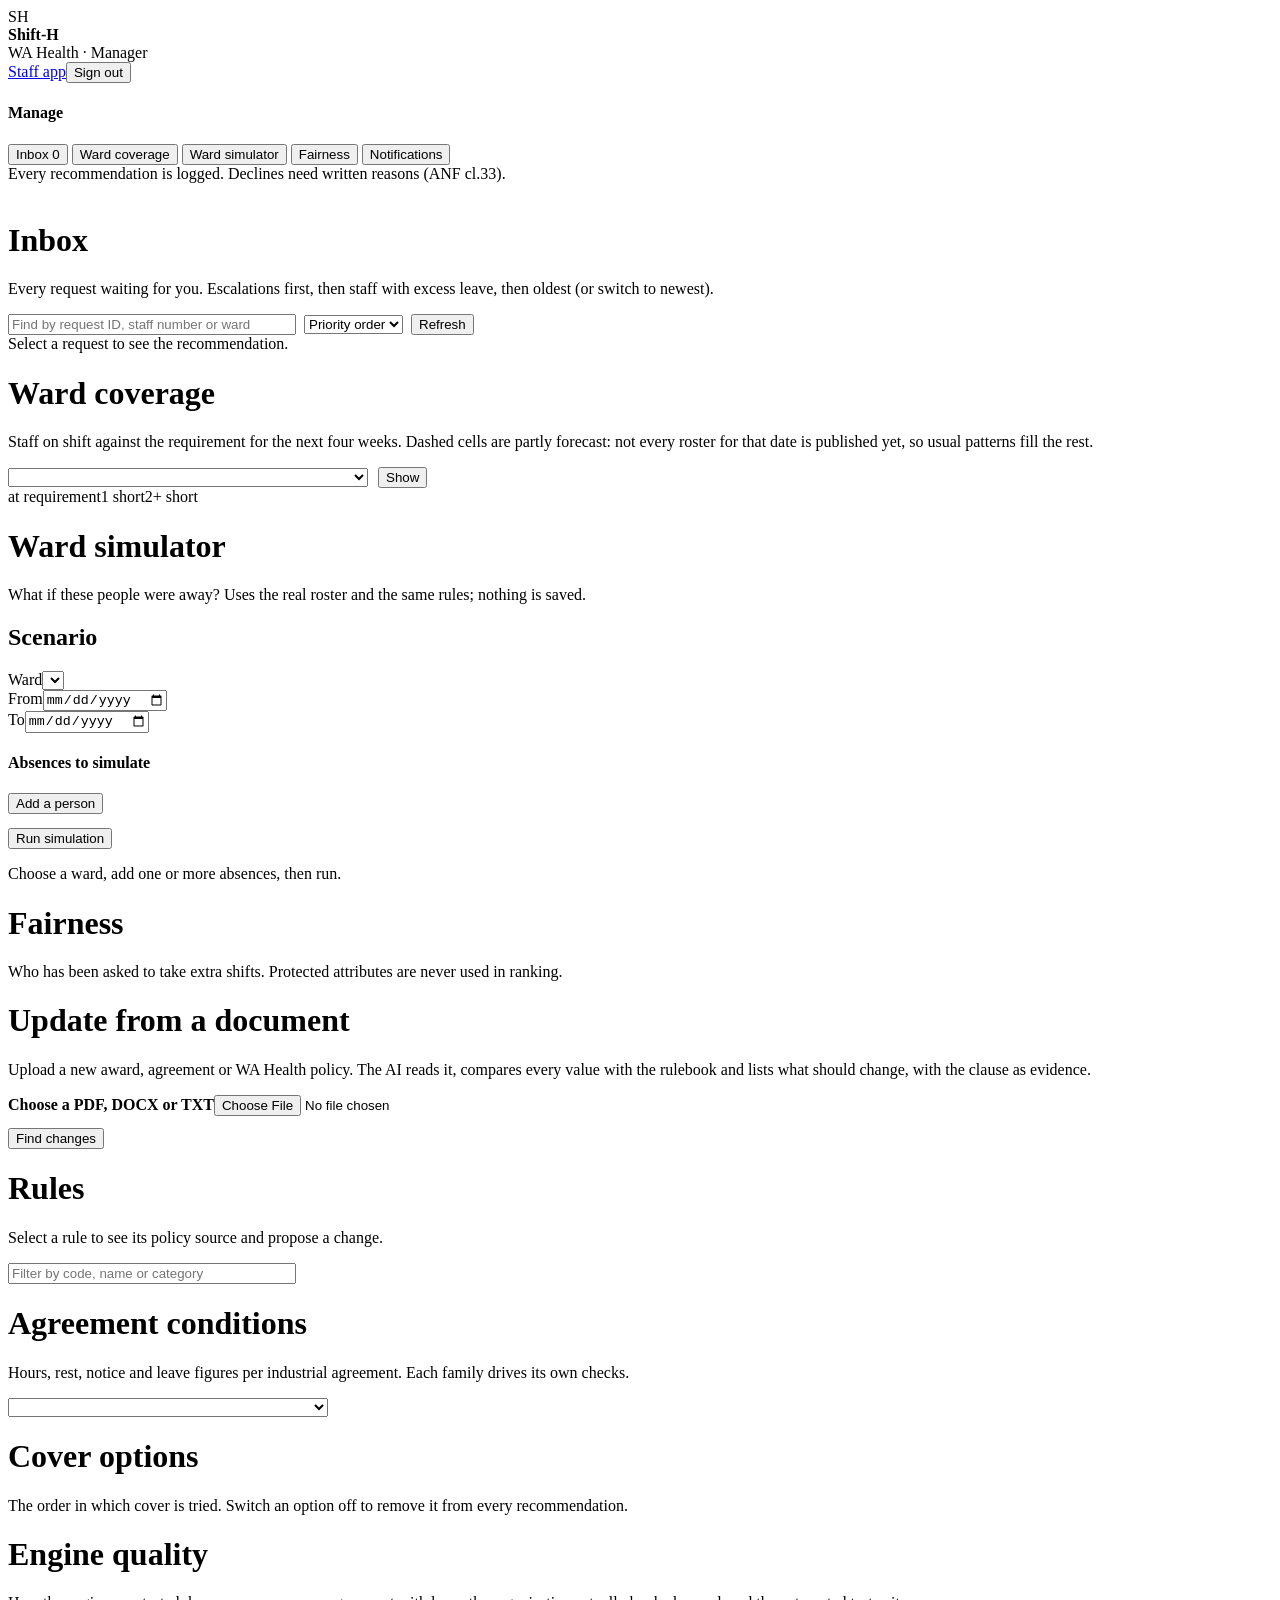
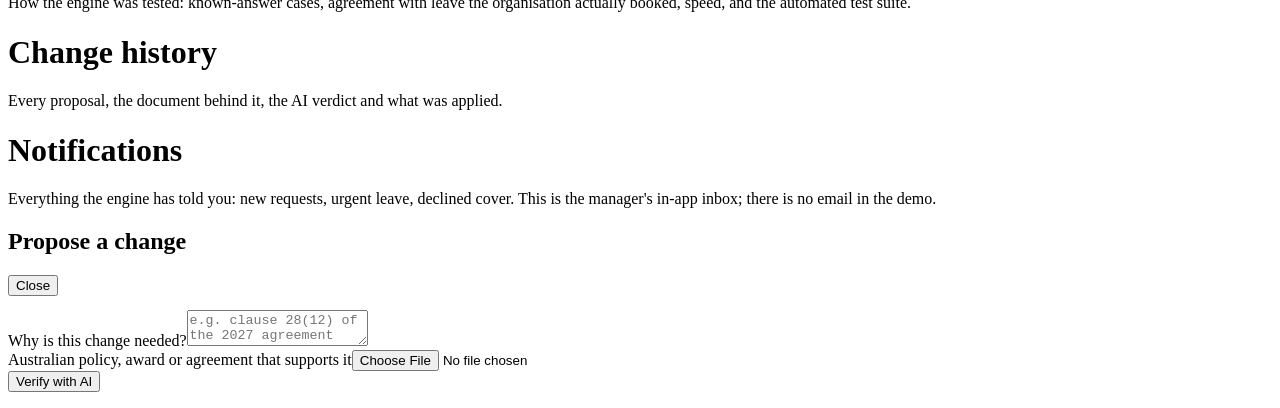
==== ui/manager.html @ 6e3b2088 "Shift-H: clinician leave and cover assistant (WA Health hackathon, Challenge 3) Rule engine (41 rule" ====
<!DOCTYPE html>
<html lang="en">
<head>
<meta charset="UTF-8">
<meta name="viewport" content="width=device-width, initial-scale=1.0">
<title>Shift-H · Console</title>
<link rel="stylesheet" href="https://fonts.googleapis.com/css2?family=Source+Sans+3:wght@400;600;700&family=Source+Code+Pro:wght@500&display=swap">
<link rel="stylesheet" href="/static/styles.css">
</head>
<body>
<header class="topbar">
  <div class="brand"><span class="mark">SH</span><div><b>Shift-H</b><br><span id="brand-sub">WA Health · Manager</span></div></div>
  <div class="who"><span id="who"></span><a class="link" href="/">Staff app</a><button class="link" id="signout">Sign out</button></div>
</header>
<div class="shell">
  <nav class="sidenav">
    <h4>Manage</h4>
    <button data-screen="inbox">Inbox <span class="count" id="n-inbox">0</span></button>
    <button data-screen="coverage">Ward coverage</button>
    <button data-screen="simulate">Ward simulator</button>
    <button data-screen="fairness">Fairness</button>
    <button data-screen="notes">Notifications <span class="count" id="n-notes" hidden>0</span></button>
    <div class="group" data-role="admin" hidden>
      <h4 style="margin-top:14px">Policy</h4>
      <button data-screen="rules">Rules <span class="count" id="n-rules"></span></button>
      <button data-screen="agreements">Agreement conditions</button>
      <button data-screen="tiers">Cover options</button>
      <button data-screen="update">Update from a document</button>
      <h4 style="margin-top:14px">Governance</h4>
      <button data-screen="history">Change history</button>
      <button data-screen="quality">Engine quality</button>
    </div>
    <div class="foot" id="foot-note">Every recommendation is logged. Declines need written reasons (ANF cl.33).<br><br><span id="calib"></span></div>
  </nav>

  <main id="s-inbox" class="screen">
    <div class="screen-head"><div><h1>Inbox</h1><p>Every request waiting for you. Escalations first, then staff with excess leave, then oldest (or switch to newest).</p></div><div style="display:flex;gap:8px;align-items:center"><input id="inbox-q" placeholder="Find by request ID, staff number or ward" style="width:280px"><select id="inbox-sort"><option value="priority">Priority order</option><option value="newest">Newest first</option></select><button class="btn sm" id="refresh">Refresh</button></div></div>
    <div class="grid-list">
      <div class="card"><div class="list" id="inbox"></div></div>
      <div class="card" id="detail"><div class="empty">Select a request to see the recommendation.</div></div>
    </div>
  </main>

  <main id="s-coverage" class="screen">
    <div class="screen-head"><div><h1>Ward coverage</h1><p>Staff on shift against the requirement for the next four weeks. Dashed cells are partly forecast: not every roster for that date is published yet, so usual patterns fill the rest.</p></div></div>
    <div class="card">
      <div class="card-h"><div style="display:flex;gap:10px;align-items:center"><select id="unit" style="width:360px"></select><button class="btn sm primary" id="cov-go">Show</button></div><span class="legend"><span><i style="background:#E6F4EC"></i>at requirement</span><span><i style="background:#FFF4D6"></i>1 short</span><span><i style="background:#FDECEC"></i>2+ short</span></span></div>
      <div class="card-b"><div id="heat" class="heat"></div><div id="tips" class="section"></div></div>
    </div>
  </main>

  <main id="s-simulate" class="screen">
    <div class="screen-head"><div><h1>Ward simulator</h1><p>What if these people were away? Uses the real roster and the same rules; nothing is saved.</p></div></div>
    <div class="grid-list">
      <div class="card">
        <div class="card-h"><h2>Scenario</h2></div>
        <div class="card-b">
          <div class="field"><label>Ward</label><select id="sim-unit"></select></div>
          <div class="form-row"><div class="field"><label>From</label><input type="date" id="sim-start"></div><div class="field"><label>To</label><input type="date" id="sim-end"></div></div>
          <h4>Absences to simulate</h4>
          <div id="sim-rows"></div>
          <div style="margin:8px 0 14px"><button class="btn sm" id="sim-add">Add a person</button></div>
          <button class="btn primary" id="sim-go">Run simulation</button>
          <p class="progress" id="sim-status"></p>
        </div>
      </div>
      <div class="card" id="sim-out"><div class="empty">Choose a ward, add one or more absences, then run.</div></div>
    </div>
  </main>

  <main id="s-fairness" class="screen">
    <div class="screen-head"><div><h1>Fairness</h1><p>Who has been asked to take extra shifts. Protected attributes are never used in ranking.</p></div></div>
    <div class="card"><div class="card-b" id="equity"></div></div>
  </main>

  <main id="s-update" class="screen">
    <div class="screen-head"><div><h1>Update from a document</h1><p>Upload a new award, agreement or WA Health policy. The AI reads it, compares every value with the rulebook and lists what should change, with the clause as evidence.</p></div></div>
    <div class="card"><div class="card-b">
      <div class="upload"><b>Choose a PDF, DOCX or TXT</b><input type="file" id="d-file" accept=".pdf,.docx,.txt,.md"><div style="margin-top:12px"><button class="btn primary" id="d-go">Find changes</button></div><div class="progress" id="d-status"></div></div>
      <div id="d-out" class="section"></div>
    </div></div>
  </main>
  <main id="s-rules" class="screen">
    <div class="screen-head"><div><h1>Rules</h1><p>Select a rule to see its policy source and propose a change.</p></div><input id="filter" placeholder="Filter by code, name or category" style="width:280px"></div>
    <div class="card"><div id="rules"></div></div>
  </main>
  <main id="s-agreements" class="screen">
    <div class="screen-head"><div><h1>Agreement conditions</h1><p>Hours, rest, notice and leave figures per industrial agreement. Each family drives its own checks.</p></div><select id="fam" style="width:320px"></select></div>
    <div class="card"><div id="agree"></div></div>
  </main>
  <main id="s-tiers" class="screen">
    <div class="screen-head"><div><h1>Cover options</h1><p>The order in which cover is tried. Switch an option off to remove it from every recommendation.</p></div></div>
    <div class="card"><div id="tiers"></div></div>
  </main>
  <main id="s-quality" class="screen">
    <div class="screen-head"><div><h1>Engine quality</h1><p>How the engine was tested: known-answer cases, agreement with leave the organisation actually booked, speed, and the automated test suite.</p></div></div>
    <div id="quality"></div>
  </main>
  <main id="s-history" class="screen">
    <div class="screen-head"><div><h1>Change history</h1><p>Every proposal, the document behind it, the AI verdict and what was applied.</p></div></div>
    <div class="card"><div id="hist"></div></div>
  </main>
  <main id="s-notes" class="screen">
    <div class="screen-head"><div><h1>Notifications</h1><p>Everything the engine has told you: new requests, urgent leave, declined cover. This is the manager's in-app inbox; there is no email in the demo.</p></div></div>
    <div class="card"><div class="list" id="notes"></div></div>
  </main>
</div>
<!-- change drawer -->
<aside id="drawer" class="drawer hidden">
  <div class="card-h"><h2 id="m-title">Propose a change</h2><button class="link" id="m-close">Close</button></div>
  <div class="card-b">
    <div id="m-context" class="small muted" style="margin-bottom:10px"></div>
    <div class="diff" id="m-diff"></div>
    <div class="field" style="margin-top:14px"><label for="m-why">Why is this change needed?</label><textarea id="m-why" rows="2" placeholder="e.g. clause 28(12) of the 2027 agreement sets 10 hours"></textarea></div>
    <div class="field"><label for="m-file">Australian policy, award or agreement that supports it</label><input type="file" id="m-file" accept=".pdf,.docx,.txt,.md"></div>
    <button class="btn primary" id="m-verify">Verify with AI</button>
    <p class="progress" id="m-status"></p>
    <div id="m-review" class="hidden"></div>
  </div>
</aside>
<div id="toast" class="toast hidden"></div>
<script src="/static/common.js"></script>
<script src="/static/manager.js"></script>
<script src="/static/rules.js"></script>
<script src="/static/console.js"></script>
</body>
</html>
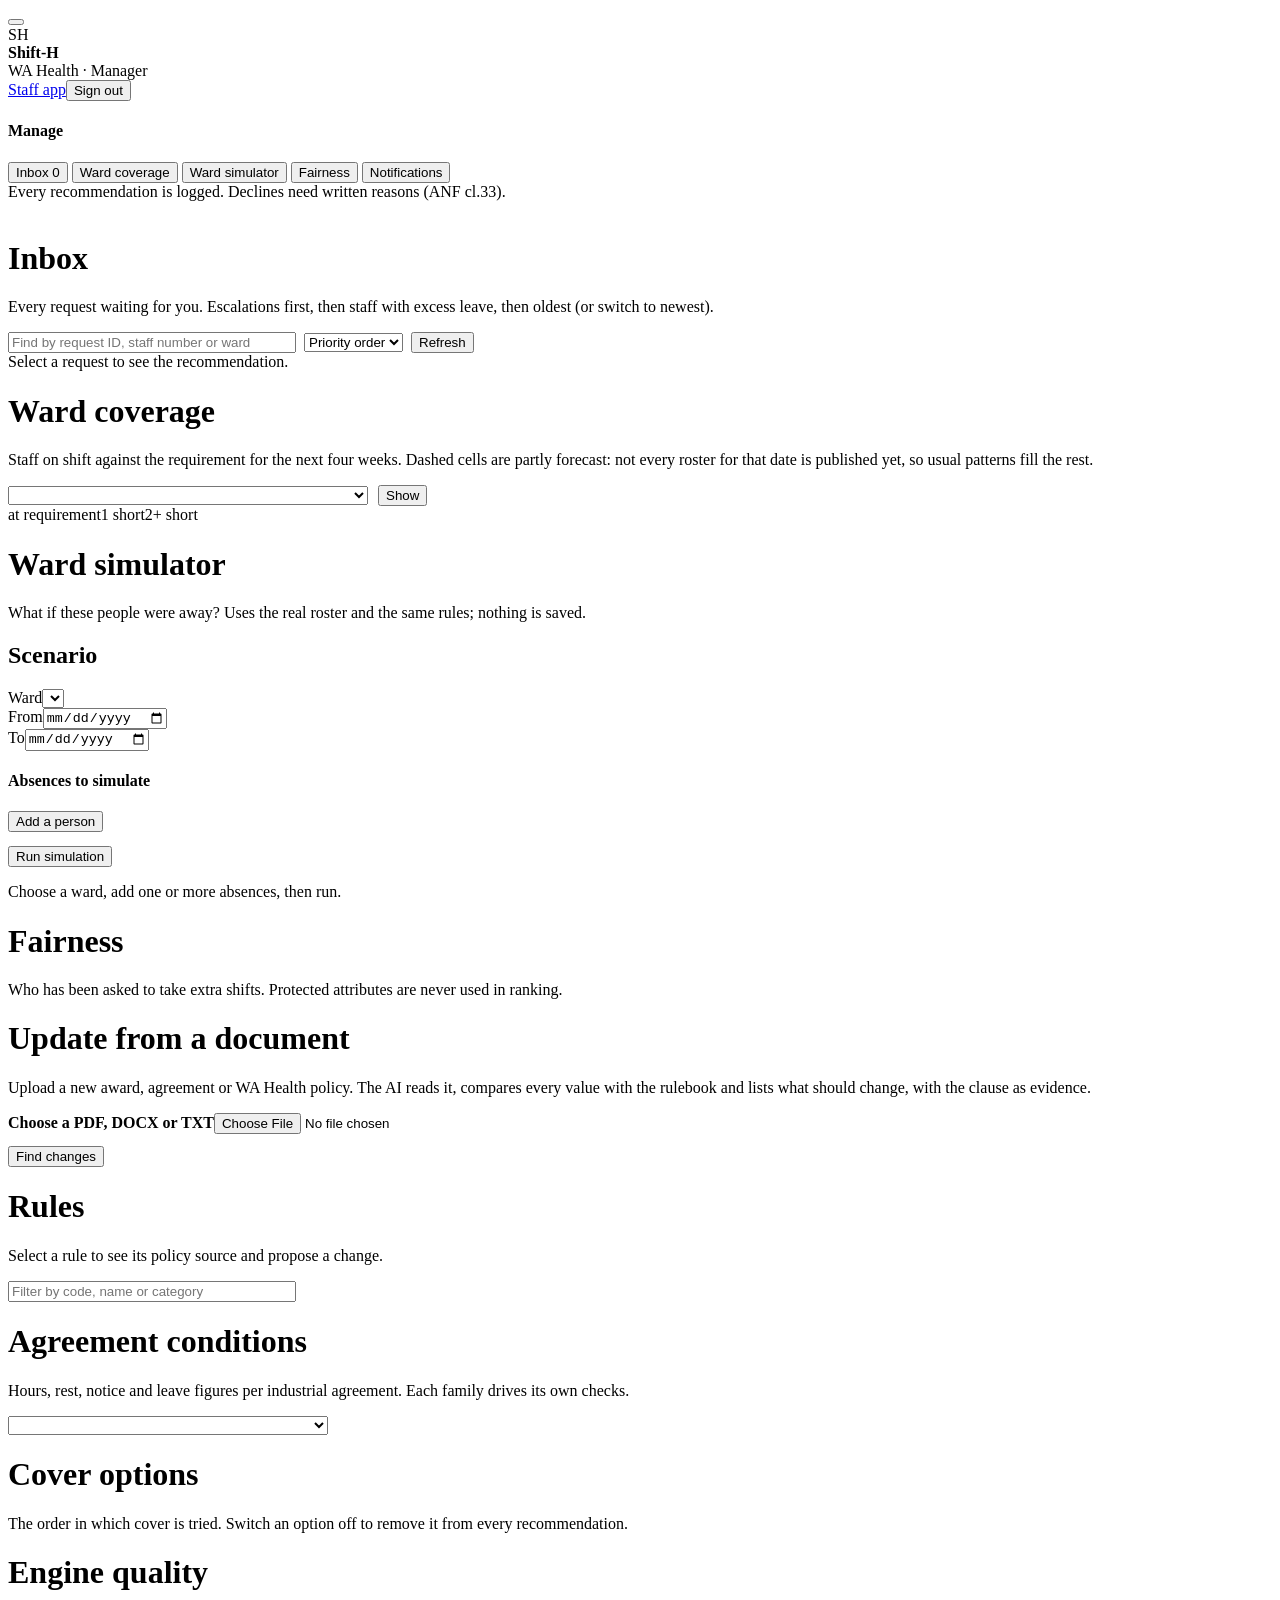
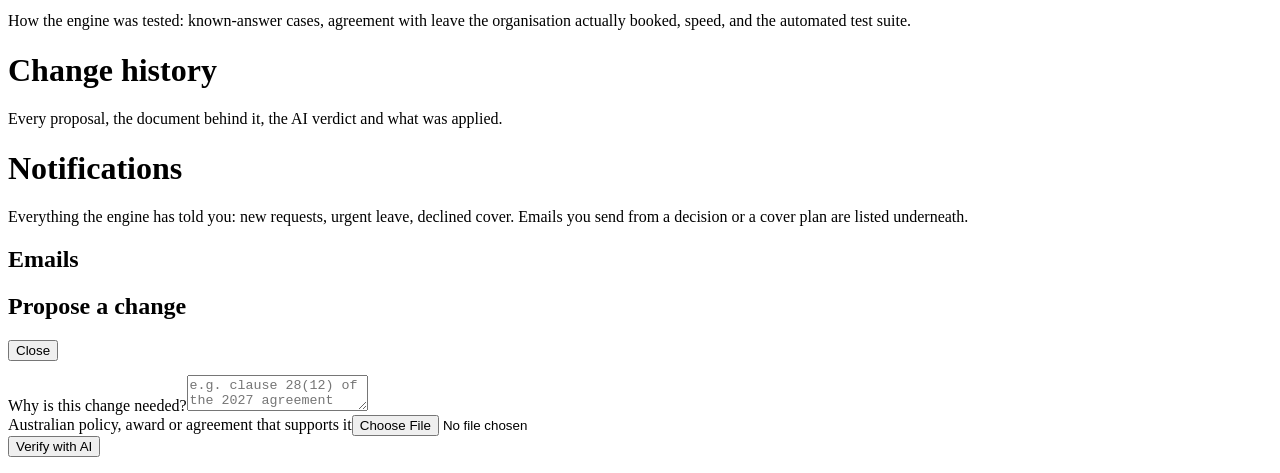
==== commit ac5eadef: "Email for decisions and cover requests (SMTP or outbox, address prompt), My roster page, new design " ====
--- a/ui/manager.html
+++ b/ui/manager.html
@@ -9,6 +9,7 @@
 </head>
 <body>
 <header class="topbar">
+  <button class="nav-toggle" id="nav-toggle" aria-label="Open menu" aria-expanded="false"><span></span><span></span><span></span></button>
   <div class="brand"><span class="mark">SH</span><div><b>Shift-H</b><br><span id="brand-sub">WA Health · Manager</span></div></div>
   <div class="who"><span id="who"></span><a class="link" href="/">Staff app</a><button class="link" id="signout">Sign out</button></div>
 </header>
@@ -101,8 +102,9 @@
     <div class="card"><div id="hist"></div></div>
   </main>
   <main id="s-notes" class="screen">
-    <div class="screen-head"><div><h1>Notifications</h1><p>Everything the engine has told you: new requests, urgent leave, declined cover. This is the manager's in-app inbox; there is no email in the demo.</p></div></div>
+    <div class="screen-head"><div><h1>Notifications</h1><p>Everything the engine has told you: new requests, urgent leave, declined cover. Emails you send from a decision or a cover plan are listed underneath.</p></div></div>
     <div class="card"><div class="list" id="notes"></div></div>
+    <div class="card" style="margin-top:18px"><div class="card-h"><h2>Emails</h2><span class="small muted" id="mail-status"></span></div><div class="list" id="outbox"></div></div>
   </main>
 </div>
 <!-- change drawer -->
